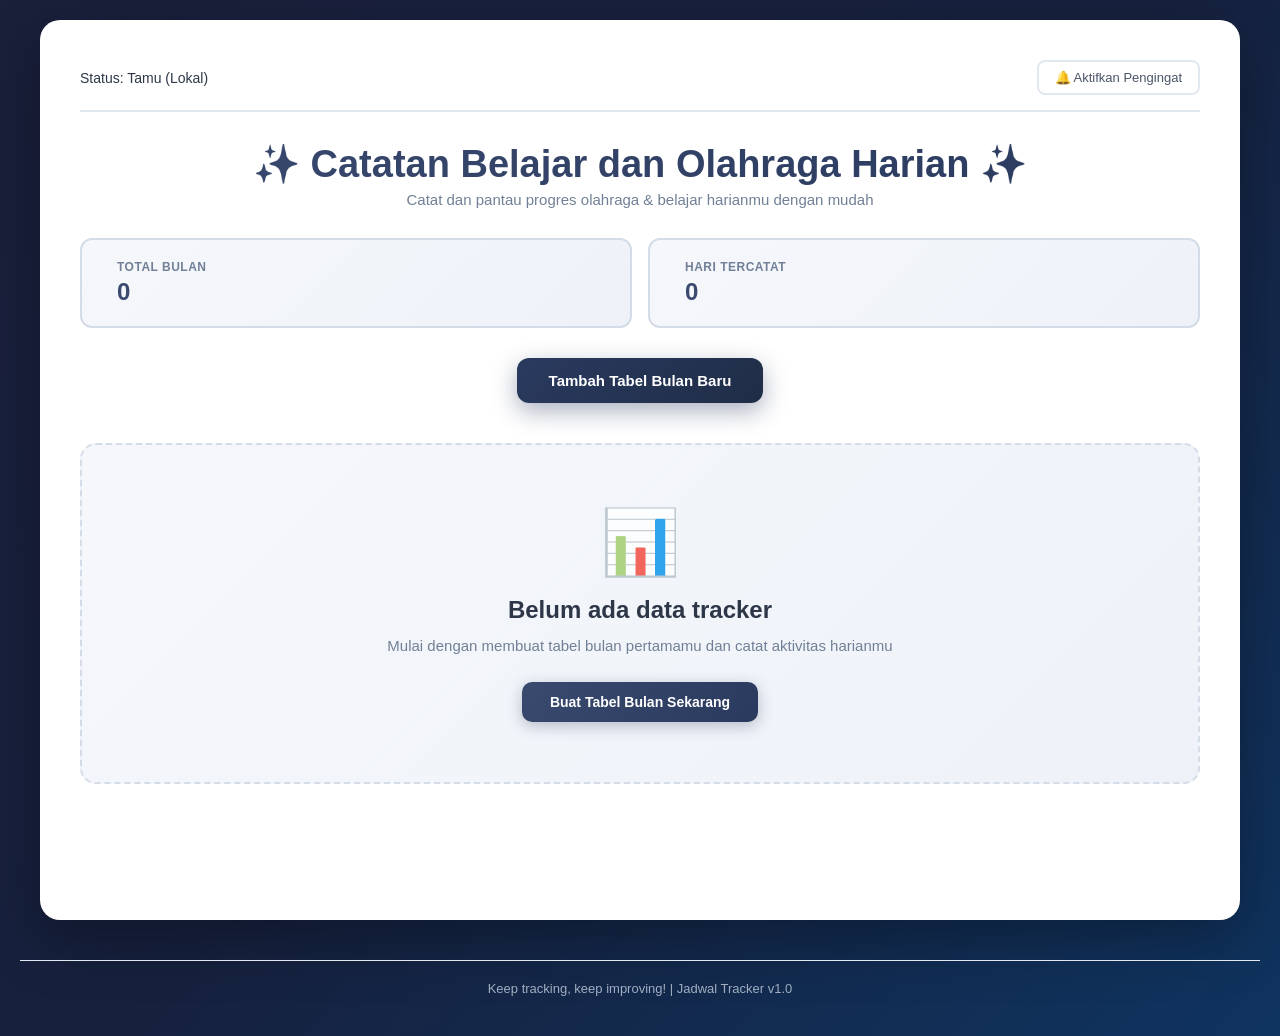
==== index.html @ a69a4334 "Add files via upload" ====
<!DOCTYPE html>
<html lang="id">

<head>
    <meta charset="UTF-8">
    <meta name="viewport" content="width=device-width, initial-scale=1.0">
    <title>Daily study and exercise schedule</title>
    <link rel="stylesheet" href="style.css">
    <script src="https://code.jquery.com/jquery-3.7.1.min.js"></script>
</head>

<body>

    <div class="container">
        <div class="user-header">
            <span id="userStatusInfo"> Status: Tamu (Lokal)</span>
            <div class="header-actions">
                <button id="btnAktifkanNotif" class="btn-subtle">🔔 Aktifkan Pengingat</button>
                <button id="btnLogout" class="btn-subtle" style="display: none;"> Logout</button>
            </div>
        </div>

        <h1>✨ Catatan Belajar dan Olahraga Harian ✨</h1>
        <p class="tagline">Catat dan pantau progres olahraga & belajar harianmu dengan mudah</p>

        <div class="stats-dashboard">
            <div class="stat-card">
                <div class="stat-icon"></div>
                <div class="stat-info">
                    <div class="stat-label">Total Bulan</div>
                    <div class="stat-value" id="totalBulan">0</div>
                </div>
            </div>
            <div class="stat-card">
                <div class="stat-icon"></div>
                <div class="stat-info">
                    <div class="stat-label">Hari Tercatat</div>
                    <div class="stat-value" id="totalHari">0</div>
                </div>
            </div>
        </div>

        <div class="action-bar">
            <button id="btnBukaModalBulan" class="btn-tambah"> Tambah Tabel Bulan Baru</button>
        </div>

        <div id="emptyState" class="empty-state">
            <div class="empty-icon">📊</div>
            <h2>Belum ada data tracker</h2>
            <p>Mulai dengan membuat tabel bulan pertamamu dan catat aktivitas harianmu</p>
            <button class="btn-empty-action" id="btnEmptyCreate">Buat Tabel Bulan Sekarang</button>
        </div>

        <div id="daftarTabelBulan"></div>
    </div>

    <div id="modalTambahBulan" class="modal">
        <div class="modal-content">
            <span class="close-btn-bulan close-btn">&times;</span>
            <h3 id="modalBulanTitle">Tambah Tabel Bulan</h3>
            <input type="hidden" id="editBulanId" value="">
            <div class="form-group">
                <label for="inputNamaBulan">Nama Bulan atau Periode:</label>
                <input type="text" id="inputNamaBulan" placeholder="Contoh: September / Bulan 1" />
            </div>
            <button id="btnSubmitBulan" class="btn-success"> Simpan Tabel</button>
        </div>
    </div>

    <div id="modalContainer" class="modal">
        <div class="modal-content">
            <span class="close-btn-jadwal close-btn">&times;</span>
            <h3 id="modalHeader">Detail Aktivitas</h3>

            <div id="viewSection">
                <div class="info-box">
                    <p><strong>Tanggal:</strong> <span id="viewTanggalText" class="tanggal-badge-inline"></span></p>
                    <p><strong>Status:</strong> <span id="viewStatus" class="status-badge-inline"></span></p>
                    <p><strong>Aktivitas Hari Ini:</strong></p>
                    <p id="viewDetailText" class="detail-box"></p>
                </div>
                <div class="button-group">
                    <button id="btnKeEdit" class="btn-primary"> Edit Data</button>
                    <button id="btnHapusData" class="btn-delete"> Hapus Data</button>
                </div>
            </div>

            <div id="editSection" style="display: none;">
                <div class="form-group">
                    <label for="inputTanggal">Pilih Tanggal:</label>
                    <input type="date" id="inputTanggal">
                </div>

                <div class="form-group">
                    <label for="inputStatus"> Status / Progress:</label>
                    <select id="inputStatus">
                        <option value="">-- Pilih Status --</option>
                        <option value="✔ Selesai">✔ Selesai</option>
                        <option value="50%">50% Sebagian</option>
                        <option value="Rest"> Rest/Istirahat</option>
                    </select>
                </div>

                <div class="form-group">
                    <label for="inputDetail"> Deskripsi Kegiatan:</label>
                    <textarea id="inputDetail" rows="4"
                        placeholder="Contoh: Belajar JavaScript DOM / Jogging 5km di taman"></textarea>
                </div>

                <button id="btnSimpan" class="btn-success">Simpan Data</button>
            </div>
        </div>
    </div>

    <footer class="app-footer">
        <p> Keep tracking, keep improving! | Jadwal Tracker v1.0</p>
    </footer>

    <div id="toastNotification" class="toast-notification"></div>

    <div id="modalKonfirmasiHapus" class="modal">
        <div class="modal-content modal-confirm">
            <span class="close-btn-confirm close-btn">&times;</span>
            <h3>⚠️ Konfirmasi Penghapusan</h3>

            <div class="confirm-message">
                <p>Yakin ingin menghapus <strong id="confirmBulanName">Bulan</strong>?</p>
            </div>

            <div class="confirm-buttons">
                <button id="btnBatalHapus" class="btn-cancel">Cancel</button>
                <button id="btnKonfirmasiHapus" class="btn-danger">OK</button>
            </div>
        </div>
    </div>

    <script src="script.js"></script>
</body>

</html>
---- style.css ----
* {
    margin: 0;
    padding: 0;
    box-sizing: border-box;
}

body {
    font-family: -apple-system, BlinkMacSystemFont, 'Segoe UI', 'Roboto', 'Oxygen', 'Ubuntu', 'Cantarell', sans-serif;
    background: linear-gradient(135deg, #1a1f3a 0%, #16213e 50%, #0f3460 100%);
    color: #2d3748;
    min-height: 100vh;
    padding: 20px;
}

.container {
    width: 100%;
    max-width: 1200px;
    margin: 0 auto;
    background: white;
    border-radius: 20px;
    padding: 40px;
    box-shadow: 0 20px 60px rgba(0, 0, 0, 0.3);
    min-height: 100vh;
}

.user-header {
    display: flex;
    justify-content: space-between;
    align-items: center;
    font-size: 14px;
    margin-bottom: 30px;
    padding-bottom: 15px;
    border-bottom: 2px solid #e2e8f0;
    gap: 20px;
    flex-wrap: wrap;
}

.header-actions {
    display: flex;
    gap: 10px;
}

h1 {
    margin-bottom: 5px;
    text-align: center;
    font-size: 38px;
    font-weight: 700;
    background: linear-gradient(135deg, #3a4a6f 0%, #2a3a5f 100%);
    -webkit-background-clip: text;
    -webkit-text-fill-color: transparent;
    background-clip: text;
}

.tagline {
    text-align: center;
    color: #718096;
    font-size: 15px;
    margin-bottom: 30px;
    font-weight: 500;
}

.action-bar {
    display: flex;
    justify-content: center;
    margin-bottom: 40px;
    gap: 10px;
}

.stats-dashboard {
    display: grid;
    grid-template-columns: repeat(auto-fit, minmax(150px, 1fr));
    gap: 16px;
    margin-bottom: 30px;
}

.stat-card {
    background: linear-gradient(135deg, #f5f7fb 0%, #eef2f8 100%);
    border: 2px solid #d4dce8;
    border-radius: 12px;
    padding: 20px;
    display: flex;
    align-items: center;
    gap: 15px;
    transition: all 0.3s ease;
}

.stat-card:hover {
    border-color: #3a4a6f;
    box-shadow: 0 8px 20px rgba(42, 58, 95, 0.15);
    transform: translateY(-4px);
}

.stat-icon {
    font-size: 32px;
    line-height: 1;
}

.stat-info {
    flex: 1;
}

.stat-label {
    font-size: 12px;
    color: #718096;
    font-weight: 600;
    text-transform: uppercase;
    letter-spacing: 0.5px;
}

.stat-value {
    font-size: 24px;
    font-weight: 700;
    color: #3a4a6f;
    margin-top: 4px;
}

.empty-state {
    text-align: center;
    padding: 60px 20px;
    background: linear-gradient(135deg, #f5f7fb 0%, #eef2f8 100%);
    border-radius: 16px;
    border: 2px dashed #d4dce8;
    margin-bottom: 30px;
}

.empty-state.hidden {
    display: none;
}

.empty-icon {
    font-size: 64px;
    margin-bottom: 16px;
    opacity: 0.8;
}

.empty-state h2 {
    font-size: 24px;
    color: #2d3748;
    margin-bottom: 10px;
    font-weight: 700;
}

.empty-state p {
    font-size: 15px;
    color: #718096;
    margin-bottom: 24px;
    line-height: 1.6;
}

.btn-empty-action {
    background: linear-gradient(135deg, #3a4a6f 0%, #2a3a5f 100%);
    color: white;
    border: none;
    padding: 12px 28px;
    border-radius: 10px;
    font-weight: 600;
    cursor: pointer;
    font-size: 14px;
    transition: all 0.3s ease;
    box-shadow: 0 4px 15px rgba(42, 58, 95, 0.3);
}

.btn-empty-action:hover {
    transform: translateY(-2px);
    box-shadow: 0 6px 20px rgba(42, 58, 95, 0.4);
}

.btn-tambah {
    background: linear-gradient(135deg, #2a3a5f 0%, #1f2d47 100%);
    color: white;
    border: none;
    padding: 14px 32px;
    border-radius: 12px;
    cursor: pointer;
    font-weight: 600;
    font-size: 15px;
    transition: all 0.3s ease;
    box-shadow: 0 8px 25px rgba(42, 58, 95, 0.4);
}

.btn-tambah:hover {
    transform: translateY(-3px);
    box-shadow: 0 12px 35px rgba(42, 58, 95, 0.6);
}

.btn-tambah:active {
    transform: translateY(0);
}

.btn-subtle {
    background: white;
    border: 2px solid #e2e8f0;
    border-radius: 8px;
    padding: 8px 16px;
    cursor: pointer;
    font-size: 13px;
    font-weight: 500;
    transition: all 0.3s ease;
    color: #4a5568;
}

.btn-subtle:hover {
    background: #f7fafc;
    border-color: #cbd5e1;
    color: #2d3748;
}

.table-bulan-wrapper {
    margin-bottom: 35px;
    background: linear-gradient(135deg, #ffffff 0%, #f8fafb 100%);
    border-radius: 16px;
    overflow: hidden;
    box-shadow: 0 8px 32px rgba(0, 0, 0, 0.08);
    transition: all 0.3s ease;
    border: 2px solid rgba(42, 58, 95, 0.1);
}

.table-bulan-wrapper:hover {
    box-shadow: 0 16px 48px rgba(42, 58, 95, 0.15);
    transform: translateY(-4px);
    border: 2px solid rgba(42, 58, 95, 0.2);
}

.table-header-bar {
    display: flex;
    justify-content: space-between;
    align-items: center;
    background: linear-gradient(135deg, #2a3a5f 0%, #1f2d47 100%);
    padding: 18px 24px;
    font-weight: 600;
    border: none;
    color: white;
    font-size: 16px;
}

.table-actions {
    display: flex;
    gap: 8px;
}

.table-actions button {
    margin-left: 0;
    padding: 6px 12px;
    font-size: 12px;
    cursor: pointer;
    background: rgba(255, 255, 255, 0.25);
    border: 1px solid rgba(255, 255, 255, 0.5);
    border-radius: 6px;
    color: white;
    transition: all 0.2s ease;
}

.table-actions button:hover {
    background: rgba(255, 255, 255, 0.4);
    border-color: rgba(255, 255, 255, 0.8);
    box-shadow: 0 4px 12px rgba(255, 255, 255, 0.2);
}

.table-responsive {
    overflow-x: auto;
    padding: 0;
}

table {
    width: 100%;
    border-collapse: collapse;
    background: white;
    font-size: 14px;
}

th {
    background: linear-gradient(135deg, #f5f7fb 0%, #eef2f8 100%);
    color: #2d3748;
    padding: 14px 10px;
    border: 1px solid #d4dce8;
    font-weight: 600;
    text-align: center;
}

td {
    border: 1px solid #e2e8f0;
    padding: 12px 8px;
    text-align: center;
    vertical-align: middle;
}

.bulan-col {
    width: 80px;
}

.bulan-title {
    font-weight: 700;
    background: linear-gradient(135deg, #2a3a5f 0%, #1f2d47 100%);
    color: white;
    font-size: 14px;
    vertical-align: middle;
}

.minggu-col {
    width: 90px;
}

.minggu-title {
    font-weight: 600;
    background: linear-gradient(135deg, #3a4a6f 0%, #2d3d58 100%);
    color: white;
    font-size: 13px;
    vertical-align: middle;
}

tr.border-top-group td {
    border-top: 2px solid #cbd5e1;
}

.kategori-col {
    width: 130px;
}

.kategori-title {
    text-align: left;
    font-weight: 600;
    background: linear-gradient(135deg, #3a4a6f 0%, #2d3d58 100%);
    font-size: 13px;
    padding-left: 12px;
    color: white;
}

.cell-jadwal {
    cursor: pointer;
    transition: all 0.2s ease;
    height: 50px;
    position: relative;
}

.cell-jadwal:hover {
    background: #f5f7fb;
    box-shadow: inset 0 0 8px rgba(42, 58, 95, 0.15);
}

.status-badge {
    font-size: 16px;
    font-weight: 700;
    color: #3a4a6f;
    display: block;
    line-height: 1.2;
}

.tanggal-badge {
    font-size: 11px;
    color: #718096;
    display: block;
    margin-top: 3px;
    font-weight: 500;
}

.detail-text {
    display: none;
}

.modal {
    display: none;
    position: fixed;
    top: 0;
    left: 0;
    width: 100%;
    height: 100%;
    background: rgba(0, 0, 0, 0.6);
    z-index: 100;
    backdrop-filter: blur(4px);
    animation: fadeIn 0.3s ease;
}

@keyframes fadeIn {
    from {
        opacity: 0;
    }

    to {
        opacity: 1;
    }
}

.modal-content {
    background: white;
    margin: 5% auto;
    padding: 32px;
    width: 90%;
    max-width: 450px;
    border-radius: 16px;
    position: relative;
    box-shadow: 0 20px 60px rgba(0, 0, 0, 0.3);
    animation: slideUp 0.3s ease;
}

@keyframes slideUp {
    from {
        opacity: 0;
        transform: translateY(20px);
    }

    to {
        opacity: 1;
        transform: translateY(0);
    }
}

.close-btn {
    position: absolute;
    right: 16px;
    top: 16px;
    font-size: 28px;
    cursor: pointer;
    color: #cbd5e1;
    transition: all 0.2s ease;
}

.close-btn:hover {
    color: #3a4a6f;
    transform: rotate(90deg);
}

.modal-content h3 {
    margin-bottom: 20px;
    font-size: 20px;
    color: #2d3748;
    font-weight: 700;
}

.info-box {
    text-align: left;
    margin-bottom: 20px;
    background: linear-gradient(135deg, #f5f7fb 0%, #eef2f8 100%);
    padding: 16px;
    border-radius: 10px;
    border-left: 4px solid #3a4a6f;
}

.info-box p {
    margin-bottom: 10px;
    font-size: 14px;
}

.detail-box {
    background: linear-gradient(135deg, #ffffff 0%, #f8fafb 100%);
    border: 2px solid #d4dce8;
    border-radius: 10px;
    padding: 12px;
    min-height: 60px;
    white-space: pre-wrap;
    font-size: 14px;
    color: #4a5568;
    line-height: 1.6;
}

.status-badge-inline {
    font-weight: 700;
    color: #3a4a6f;
    font-size: 16px;
}

.tanggal-badge-inline {
    font-weight: 600;
    color: #3a4a6f;
    font-size: 14px;
}

.form-group {
    margin-bottom: 18px;
    text-align: left;
}

.form-group label {
    display: block;
    margin-bottom: 8px;
    font-weight: 600;
    font-size: 14px;
    color: #2d3748;
}

.form-group select,
.form-group input[type="text"],
.form-group input[type="date"],
.form-group textarea {
    width: 100%;
    padding: 12px 14px;
    border: 2px solid #e2e8f0;
    border-radius: 10px;
    box-sizing: border-box;
    font-size: 14px;
    transition: all 0.3s ease;
    font-family: inherit;
    color: #2d3748;
}

.form-group select:focus,
.form-group input[type="text"]:focus,
.form-group input[type="date"]:focus,
.form-group textarea:focus {
    outline: none;
    border-color: #3a4a6f;
    box-shadow: 0 0 0 3px rgba(42, 58, 95, 0.15);
    background: #f5f7fb;
}

.btn-primary,
.btn-success {
    width: 100%;
    color: white;
    border: none;
    padding: 14px;
    border-radius: 10px;
    cursor: pointer;
    font-weight: 600;
    font-size: 15px;
    transition: all 0.3s ease;
    margin-top: 8px;
}

.btn-primary {
    background: linear-gradient(135deg, #3a4a6f 0%, #2a3a5f 100%);
    box-shadow: 0 4px 15px rgba(42, 58, 95, 0.4);
}

.btn-primary:hover {
    transform: translateY(-2px);
    box-shadow: 0 6px 20px rgba(42, 58, 95, 0.6);
}

.btn-success {
    background: linear-gradient(135deg, #2a3a5f 0%, #1f2d47 100%);
    box-shadow: 0 4px 15px rgba(42, 58, 95, 0.3);
}

.btn-success:hover {
    transform: translateY(-2px);
    box-shadow: 0 6px 20px rgba(42, 58, 95, 0.4);
}

.btn-success:active {
    transform: translateY(0);
}

.button-group {
    display: flex;
    gap: 12px;
}

.btn-primary,
.btn-success {
    width: 100%;
    color: white;
    border: none;
    padding: 14px;
    border-radius: 10px;
    cursor: pointer;
    font-weight: 600;
    font-size: 15px;
    transition: all 0.3s ease;
    margin-top: 8px;
}

.btn-delete {
    flex: 1;
    background: linear-gradient(135deg, #f56565 0%, #e53e3e 100%);
    color: white;
    border: none;
    padding: 14px;
    border-radius: 10px;
    cursor: pointer;
    font-weight: 600;
    font-size: 15px;
    transition: all 0.3s ease;
    box-shadow: 0 4px 12px rgba(245, 101, 101, 0.3);
}

.btn-delete:hover {
    transform: translateY(-2px);
    box-shadow: 0 6px 16px rgba(245, 101, 101, 0.4);
}

@media (max-width: 768px) {
    .container {
        padding: 24px;
        border-radius: 16px;
    }

    h1 {
        font-size: 28px;
        margin-bottom: 15px;
    }

    .user-header {
        flex-direction: column;
        align-items: flex-start;
        gap: 12px;
    }

    .action-bar {
        margin-bottom: 24px;
    }

    .btn-tambah {
        padding: 12px 24px;
        font-size: 14px;
        width: 100%;
    }

    .table-header-bar {
        padding: 14px 16px;
        font-size: 14px;
        flex-direction: column;
        align-items: flex-start;
        gap: 10px;
    }

    .table-actions {
        width: 100%;
        flex-wrap: wrap;
    }

    .table-actions button {
        flex: 1;
        min-width: 80px;
    }

    .modal-content {
        width: 95%;
        max-width: 90vw;
        padding: 24px;
        margin: 20% auto;
    }

    .table-responsive {
        display: none;
    }

    .week-card {
        display: block !important;
    }

    th {
        padding: 10px 6px;
        font-size: 12px;
    }

    td {
        padding: 10px 4px;
        font-size: 12px;
    }

    .status-badge {
        font-size: 14px;
    }

    .tanggal-badge {
        font-size: 10px;
    }
}

@media (max-width: 480px) {
    body {
        padding: 12px;
    }

    .container {
        padding: 16px;
        border-radius: 12px;
    }

    h1 {
        font-size: 22px;
    }

    .table-responsive {
        font-size: 11px;
        display: none;
    }

    th,
    td {
        padding: 8px 2px;
        font-size: 11px;
    }

    .bulan-col,
    .minggu-col,
    .kategori-col {
        width: auto;
    }

    .modal-content {
        padding: 20px;
        width: 95%;
    }

    .btn-primary,
    .btn-success {
        padding: 12px;
        font-size: 14px;
    }

    .week-card {
        padding: 12px;
        margin-bottom: 12px;
    }

    .week-title {
        font-size: 14px;
        margin-bottom: 10px;
    }

    .category-name {
        font-size: 12px;
        padding: 6px 8px;
        margin-bottom: 8px;
    }

    .days-grid {
        grid-template-columns: repeat(auto-fit, minmax(60px, 1fr));
        gap: 6px;
    }

    .day-card {
        padding: 8px 6px;
    }

    .day-name {
        font-size: 11px;
        margin-bottom: 4px;
    }

    .day-status {
        font-size: 14px;
        margin-bottom: 2px;
    }

    .day-date {
        font-size: 9px;
    }
}

* {
    transition: background-color 0.2s ease, color 0.2s ease;
}

button:active {
    transform: scale(0.98);
}

::-webkit-scrollbar {
    width: 10px;
    height: 10px;
}

::-webkit-scrollbar-track {
    background: #f1f1f1;
}

::-webkit-scrollbar-thumb {
    background: linear-gradient(180deg, #2a3a5f 0%, #3a4a6f 100%);
    border-radius: 5px;
}

::-webkit-scrollbar-thumb:hover {
    background: linear-gradient(180deg, #1f2d47 0%, #2a3a5f 100%);
}

@keyframes glow {

    0%,
    100% {
        box-shadow: 0 8px 25px rgba(42, 58, 95, 0.3);
    }

    50% {
        box-shadow: 0 8px 35px rgba(42, 58, 95, 0.5);
    }
}

.btn-tambah {
    animation: glow 3s ease-in-out infinite;
}

@keyframes shimmer {
    0% {
        background-position: -1000px 0;
    }

    100% {
        background-position: 1000px 0;
    }
}

.week-card {
    background: white;
    border-radius: 12px;
    padding: 16px;
    margin-bottom: 16px;
    box-shadow: 0 2px 8px rgba(0, 0, 0, 0.06);
    border: 1px solid #e8edf5;
}

.week-title {
    font-size: 16px;
    font-weight: 700;
    color: #2d3748;
    margin-bottom: 12px;
    padding-bottom: 8px;
    border-bottom: 2px solid #3a4a6f;
}

.category-section {
    margin-bottom: 16px;
}

.category-name {
    font-size: 14px;
    font-weight: 600;
    color: #3a4a6f;
    margin-bottom: 10px;
    background: linear-gradient(135deg, #f5f7fb 0%, #eef2f8 100%);
    padding: 8px 10px;
    border-radius: 8px;
}

.days-grid {
    display: grid;
    grid-template-columns: repeat(auto-fit, minmax(70px, 1fr));
    gap: 8px;
}

.day-card {
    background: linear-gradient(135deg, #ffffff 0%, #f8fafb 100%);
    border: 2px solid #d4dce8;
    border-radius: 10px;
    padding: 10px 8px;
    text-align: center;
    cursor: pointer;
    transition: all 0.3s ease;
}

.day-card:hover {
    background: #f5f7fb;
    border-color: #3a4a6f;
    box-shadow: 0 4px 12px rgba(42, 58, 95, 0.15);
    transform: translateY(-2px);
}

.day-name {
    font-size: 12px;
    font-weight: 600;
    color: #3a4a6f;
    margin-bottom: 6px;
}

.day-status {
    font-size: 16px;
    font-weight: 700;
    color: #3a4a6f;
    margin-bottom: 4px;
    min-height: 20px;
}

.day-date {
    font-size: 10px;
    color: #718096;
    font-weight: 500;
}

.modal-confirm {
    max-width: 350px;
}

.modal-confirm h3 {
    margin-bottom: 20px;
    color: #2d3748;
    font-size: 18px;
}

.confirm-message {
    background: #fff5f5;
    border-left: 4px solid #f56565;
    padding: 16px;
    border-radius: 8px;
    margin-bottom: 24px;
}

.confirm-message p {
    color: #c53030;
    font-weight: 600;
    margin: 0;
    font-size: 15px;
}

.confirm-buttons {
    display: flex;
    gap: 12px;
}

.btn-cancel {
    flex: 1;
    background: #e2e8f0;
    color: #2d3748;
    border: none;
    padding: 12px;
    border-radius: 8px;
    font-weight: 600;
    cursor: pointer;
    font-size: 14px;
    transition: all 0.3s ease;
}

.btn-cancel:hover {
    background: #cbd5e1;
    transform: translateY(-2px);
}

.btn-danger {
    flex: 1;
    background: linear-gradient(135deg, #f56565 0%, #e53e3e 100%);
    color: white;
    border: none;
    padding: 12px;
    border-radius: 8px;
    font-weight: 600;
    cursor: pointer;
    font-size: 14px;
    transition: all 0.3s ease;
    box-shadow: 0 4px 12px rgba(245, 101, 101, 0.3);
}

.btn-danger:hover {
    transform: translateY(-2px);
    box-shadow: 0 6px 16px rgba(245, 101, 101, 0.4);
}

.app-footer {
    text-align: center;
    padding: 20px;
    color: #a0aec0;
    font-size: 13px;
    border-top: 1px solid #e2e8f0;
    margin-top: 40px;
}

.toast-notification {
    position: fixed;
    bottom: 20px;
    right: 20px;
    padding: 14px 20px;
    background: linear-gradient(135deg, #f56565 0%, #e53e3e 100%);
    color: white;
    border-radius: 8px;
    box-shadow: 0 4px 12px rgba(245, 101, 101, 0.3);
    font-size: 14px;
    font-weight: 600;
    display: none;
    z-index: 1000;
    animation: slideInRight 0.3s ease;
}

.toast-notification.show {
    display: block;
}

@keyframes slideInRight {
    from {
        transform: translateX(100%);
        opacity: 0;
    }

    to {
        transform: translateX(0);
        opacity: 1;
    }
}

@keyframes slideOutRight {
    from {
        transform: translateX(0);
        opacity: 1;
    }

    to {
        transform: translateX(100%);
        opacity: 0;
    }
}

/* Login Page Styles */
.login-container {
    display: flex;
    justify-content: center;
    align-items: center;
    min-height: 100vh;
    background: linear-gradient(135deg, #1a1f3a 0%, #16213e 50%, #0f3460 100%);
    padding: 20px;
}

.login-card {
    background: white;
    border-radius: 20px;
    padding: 40px;
    width: 100%;
    max-width: 400px;
    box-shadow: 0 20px 60px rgba(0, 0, 0, 0.3);
}

.login-header {
    text-align: center;
    margin-bottom: 30px;
}

.login-title {
    font-size: 32px;
    font-weight: 700;
    background: linear-gradient(135deg, #3a4a6f 0%, #2a3a5f 100%);
    -webkit-background-clip: text;
    -webkit-text-fill-color: transparent;
    background-clip: text;
    margin-bottom: 8px;
}

.login-subtitle {
    font-size: 14px;
    color: #718096;
    margin: 0;
}

.login-form {
    margin-bottom: 24px;
}

.login-form .form-group {
    margin-bottom: 16px;
}

.login-form label {
    font-size: 14px;
    font-weight: 600;
    color: #2d3748;
    margin-bottom: 6px;
    display: block;
}

.login-form input {
    width: 100%;
    padding: 12px 14px;
    border: 2px solid #e2e8f0;
    border-radius: 10px;
    font-size: 14px;
    transition: all 0.3s ease;
    font-family: inherit;
    color: #2d3748;
    box-sizing: border-box;
}

.login-form input:focus {
    outline: none;
    border-color: #3a4a6f;
    box-shadow: 0 0 0 3px rgba(42, 58, 95, 0.15);
    background: #f5f7fb;
}

.btn-login {
    width: 100%;
    padding: 14px;
    background: linear-gradient(135deg, #3a4a6f 0%, #2a3a5f 100%);
    color: white;
    border: none;
    border-radius: 10px;
    font-weight: 600;
    font-size: 15px;
    cursor: pointer;
    transition: all 0.3s ease;
    box-shadow: 0 4px 15px rgba(42, 58, 95, 0.3);
    margin-bottom: 12px;
}

.btn-login:hover {
    transform: translateY(-2px);
    box-shadow: 0 6px 20px rgba(42, 58, 95, 0.4);
}

.btn-register {
    width: 100%;
    padding: 14px;
    background: linear-gradient(135deg, #f5f7fb 0%, #eef2f8 100%);
    color: #3a4a6f;
    border: 2px solid #d4dce8;
    border-radius: 10px;
    font-weight: 600;
    font-size: 15px;
    cursor: pointer;
    transition: all 0.3s ease;
}

.btn-register:hover {
    border-color: #3a4a6f;
    background: #eef2f8;
    transform: translateY(-2px);
}

.btn-back {
    width: 100%;
    padding: 12px;
    background: #e2e8f0;
    color: #2d3748;
    border: none;
    border-radius: 10px;
    font-weight: 600;
    font-size: 14px;
    cursor: pointer;
    transition: all 0.3s ease;
    margin-top: 12px;
}

.btn-back:hover {
    background: #cbd5e1;
    transform: translateY(-2px);
}

.btn-guest {
    width: 100%;
    padding: 14px;
    background: linear-gradient(135deg, #f5f7fb 0%, #eef2f8 100%);
    color: #3a4a6f;
    border: 2px solid #d4dce8;
    border-radius: 10px;
    font-weight: 600;
    font-size: 15px;
    cursor: pointer;
    transition: all 0.3s ease;
}

.btn-guest:hover {
    border-color: #3a4a6f;
    background: #eef2f8;
    transform: translateY(-2px);
}

.login-divider {
    text-align: center;
    margin: 20px 0;
    color: #cbd5e1;
    font-size: 14px;
    font-weight: 600;
}

.guest-option {
    text-align: center;
    padding: 20px;
    background: #f5f7fb;
    border-radius: 10px;
    border: 2px dashed #d4dce8;
}

.guest-option p {
    font-size: 14px;
    color: #718096;
    margin: 0 0 12px 0;
}
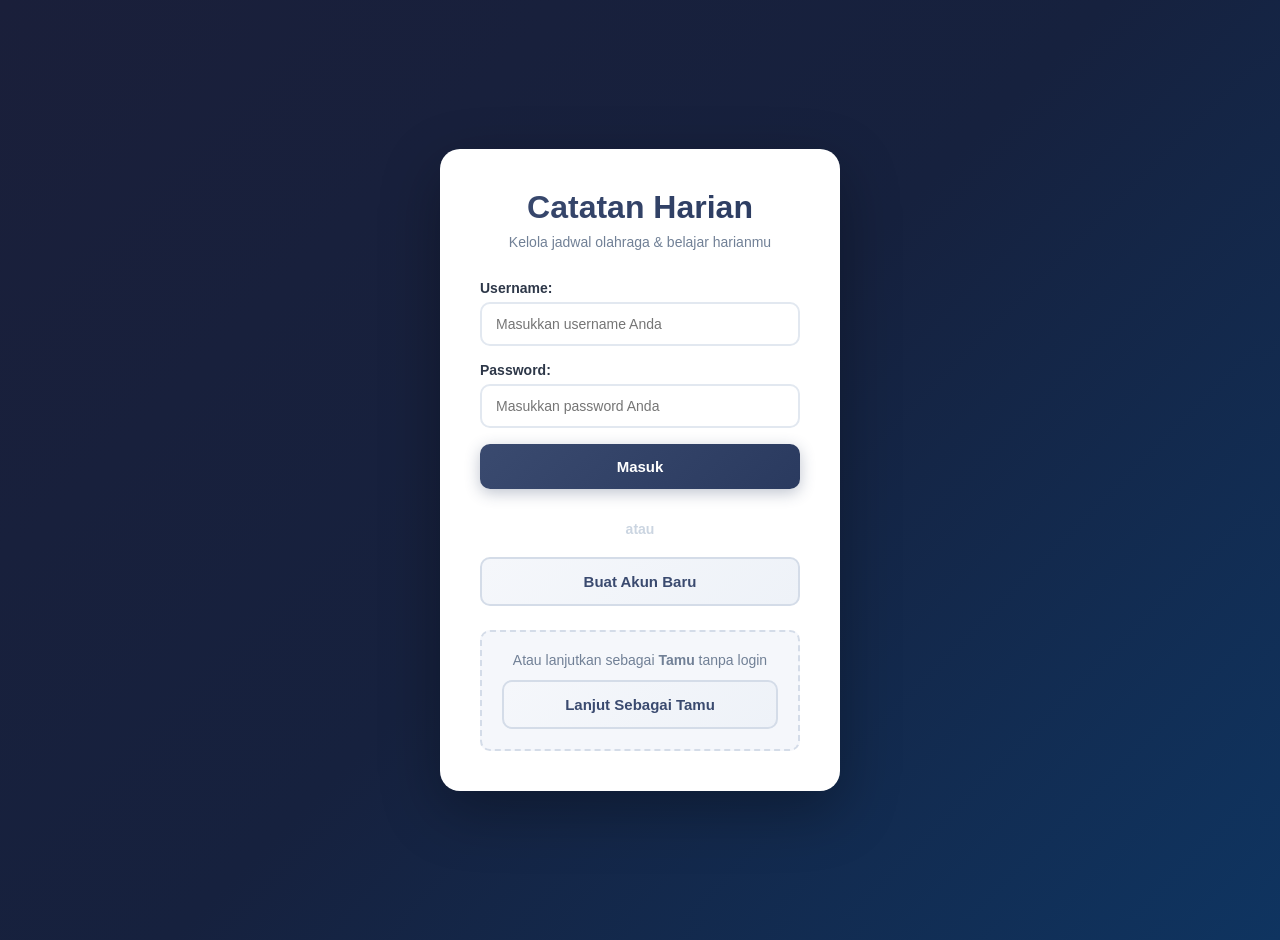
==== commit a6547af1: "Update index.html" ====
--- a/index.html
+++ b/index.html
@@ -7,6 +7,12 @@
     <title>Daily study and exercise schedule</title>
     <link rel="stylesheet" href="style.css">
     <script src="https://code.jquery.com/jquery-3.7.1.min.js"></script>
+    <script>
+  if (localStorage.getItem("isLoggedIn") !== "true") {
+    window.location.href = "login.html";
+  }
+</script>
+    <link rel="manifest" href="manifest.json">
 </head>
 
 <body>
@@ -137,4 +143,4 @@
     <script src="script.js"></script>
 </body>
 
-</html>+</html>
